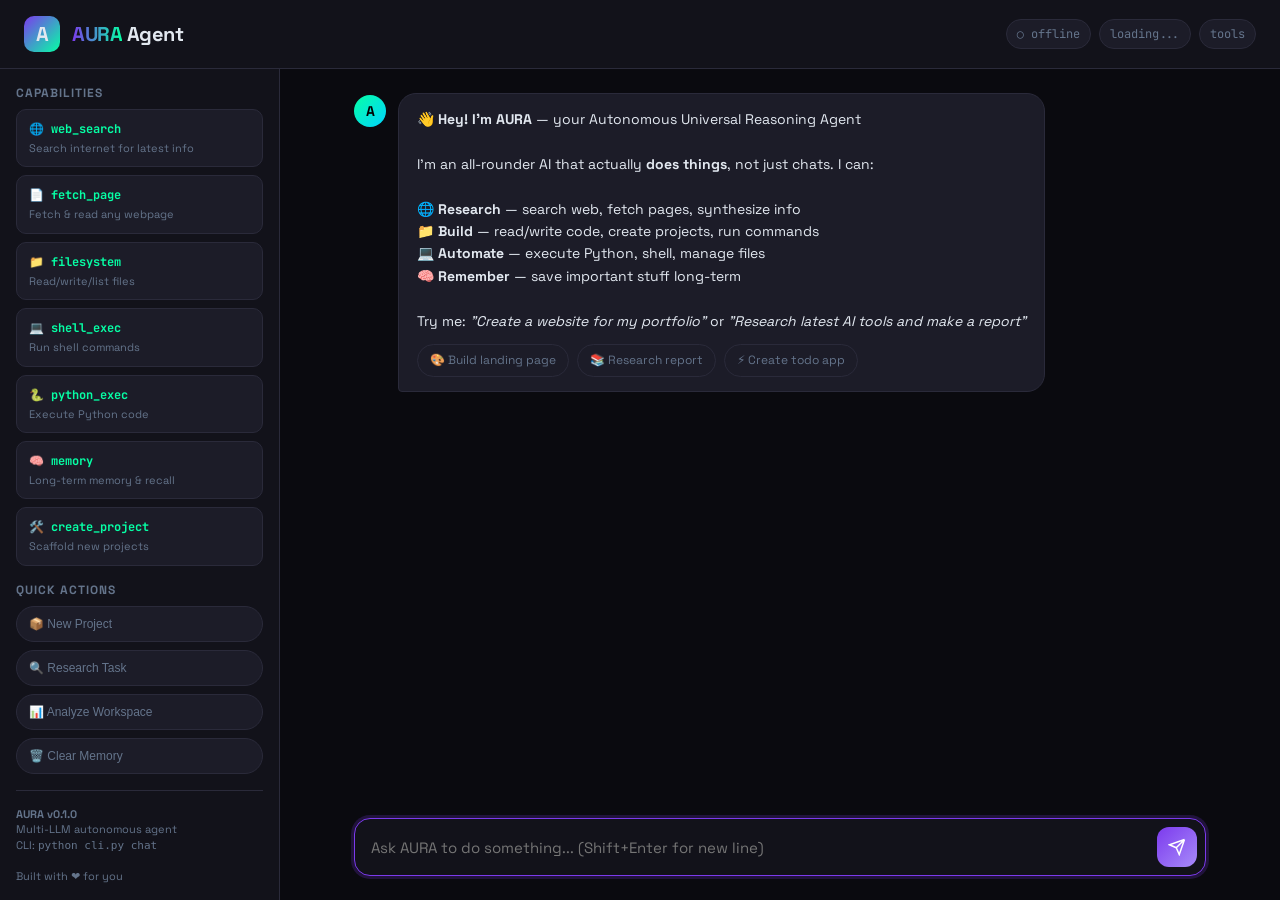
==== web/index.html @ 0df197ea "feat: Build AURA - Autonomous Universal Reasoning Agent - Multi-LLM support: OpenAI, Anthropic, Gemi" ====
<!DOCTYPE html>
<html lang="en">
<head>
    <meta charset="UTF-8">
    <meta name="viewport" content="width=device-width, initial-scale=1.0">
    <title>AURA - Autonomous AI Agent</title>
    <link rel="preconnect" href="https://fonts.googleapis.com">
    <link href="https://fonts.googleapis.com/css2?family=JetBrains+Mono:wght@400;600&family=Space+Grotesk:wght@400;600;700&display=swap" rel="stylesheet">
    <style>
        :root {
            --bg: #0a0a0f;
            --bg2: #12121a;
            --bg3: #1c1c28;
            --border: #2a2a3a;
            --accent: #7c3aed;
            --accent2: #06ffa5;
            --text: #e2e8f0;
            --muted: #64748b;
        }
        * { margin:0; padding:0; box-sizing:border-box; }
        body { 
            font-family: 'Space Grotesk', system-ui, sans-serif;
            background: var(--bg);
            color: var(--text);
            min-height: 100vh;
            display: flex;
            flex-direction: column;
            overflow:hidden;
        }
        /* Header */
        header {
            padding: 16px 24px;
            background: var(--bg2);
            border-bottom: 1px solid var(--border);
            display:flex;
            justify-content:space-between;
            align-items:center;
        }
        .logo {
            display:flex;
            align-items:center;
            gap:12px;
        }
        .logo-icon {
            width:36px; height:36px;
            background: linear-gradient(135deg, var(--accent), var(--accent2));
            border-radius:10px;
            display:flex;
            align-items:center;
            justify-content:center;
            font-size:20px;
            font-weight:700;
        }
        .logo h1 {
            font-size:20px;
            font-weight:700;
            letter-spacing:-0.5px;
        }
        .logo h1 span {
            background: linear-gradient(90deg, var(--accent), var(--accent2));
            -webkit-background-clip:text;
            -webkit-text-fill-color:transparent;
        }
        .header-actions {
            display:flex;
            gap:8px;
            align-items:center;
        }
        .badge {
            padding:6px 10px;
            background: var(--bg3);
            border:1px solid var(--border);
            border-radius:20px;
            font-size:12px;
            color: var(--muted);
            font-family: 'JetBrains Mono', monospace;
        }
        .badge.online {
            color: var(--accent2);
            border-color: rgba(6,255,165,0.3);
        }
        /* Main */
        .main {
            flex:1;
            display:flex;
            overflow:hidden;
        }
        .sidebar {
            width:280px;
            background: var(--bg2);
            border-right:1px solid var(--border);
            padding:16px;
            display:flex;
            flex-direction:column;
            gap:16px;
            overflow-y:auto;
        }
        .sidebar h3 {
            font-size:12px;
            text-transform:uppercase;
            letter-spacing:1px;
            color:var(--muted);
            margin-bottom:8px;
        }
        .tool-grid {
            display:grid;
            gap:8px;
        }
        .tool-card {
            padding:10px 12px;
            background: var(--bg3);
            border:1px solid var(--border);
            border-radius:10px;
            font-size:13px;
        }
        .tool-card b { color: var(--accent2); font-family: 'JetBrains Mono', monospace; font-size:12px; }
        .tool-card p { color: var(--muted); font-size:11px; margin-top:4px; line-height:1.4; }
        .chat-container {
            flex:1;
            display:flex;
            flex-direction:column;
            max-width:900px;
            width:100%;
            margin:0 auto;
        }
        .chat {
            flex:1;
            overflow-y:auto;
            padding:24px;
            display:flex;
            flex-direction:column;
            gap:20px;
            scroll-behavior:smooth;
        }
        .msg {
            display:flex;
            gap:12px;
            max-width:85%;
            animation: fadeIn 0.2s ease;
        }
        @keyframes fadeIn { from { opacity:0; transform:translateY(4px); } to { opacity:1; transform:translateY(0); } }
        .msg.user { align-self:flex-end; flex-direction:row-reverse; }
        .msg.assistant { align-self:flex-start; }
        .avatar {
            width:32px; height:32px;
            border-radius:50%;
            display:flex;
            align-items:center;
            justify-content:center;
            font-weight:700;
            font-size:14px;
            flex-shrink:0;
            margin-top:2px;
        }
        .user .avatar { background: var(--accent); }
        .assistant .avatar { background: linear-gradient(135deg, var(--accent2), #00d4ff); color:#000; }
        .bubble {
            padding:14px 18px;
            border-radius:18px;
            line-height:1.6;
            font-size:14px;
            position:relative;
            word-break:break-word;
        }
        .user .bubble {
            background: var(--accent);
            border-bottom-right-radius:4px;
        }
        .assistant .bubble {
            background: var(--bg3);
            border:1px solid var(--border);
            border-bottom-left-radius:4px;
        }
        .bubble code {
            font-family: 'JetBrains Mono', monospace;
            background: var(--bg);
            padding:2px 6px;
            border-radius:4px;
            font-size:12px;
        }
        .bubble pre {
            background: var(--bg);
            border:1px solid var(--border);
            padding:12px;
            border-radius:10px;
            overflow-x:auto;
            margin:10px 0;
            font-family: 'JetBrains Mono', monospace;
            font-size:12px;
            line-height:1.5;
        }
        /* Input */
        .input-section {
            padding:16px 24px 24px;
            background: linear-gradient(transparent, var(--bg) 20%);
        }
        .input-wrap {
            max-width:900px;
            width:100%;
            margin:0 auto;
            position:relative;
            display:flex;
            gap:12px;
            align-items:flex-end;
            background: var(--bg2);
            border:1px solid var(--border);
            border-radius:16px;
            padding:8px 8px 8px 16px;
            transition: border-color 0.2s;
        }
        .input-wrap:focus-within {
            border-color: var(--accent);
            box-shadow: 0 0 0 3px rgba(124,58,237,0.2);
        }
        .input-wrap textarea {
            flex:1;
            background:transparent;
            border:none;
            color:var(--text);
            font-family:inherit;
            font-size:15px;
            resize:none;
            outline:none;
            max-height:120px;
            min-height:24px;
            line-height:1.5;
            padding:8px 0;
        }
        .send-btn {
            width:40px; height:40px;
            border-radius:12px;
            border:none;
            background: linear-gradient(135deg, var(--accent), #a78bfa);
            color:white;
            cursor:pointer;
            display:flex;
            align-items:center;
            justify-content:center;
            flex-shrink:0;
            transition:transform 0.1s;
        }
        .send-btn:active { transform:scale(0.95); }
        .send-btn:disabled { opacity:0.5; cursor:not-allowed; }
        .status-bar {
            max-width:900px;
            margin:0 auto 8px;
            padding:0 4px;
            font-size:12px;
            color:var(--muted);
            font-family: 'JetBrains Mono', monospace;
            min-height:18px;
        }
        .examples {
            display:flex;
            gap:8px;
            flex-wrap:wrap;
            margin-top:12px;
        }
        .example-chip {
            padding:6px 12px;
            background: var(--bg3);
            border:1px solid var(--border);
            border-radius:20px;
            font-size:12px;
            cursor:pointer;
            transition: all 0.2s;
            color: var(--muted);
        }
        .example-chip:hover {
            border-color: var(--accent);
            color: var(--text);
            transform: translateY(-1px);
        }
        /* Mobile */
        @media(max-width:768px) {
            .sidebar { display:none; }
            .msg { max-width:92%; }
            header { padding:12px 16px; }
        }
    </style>
</head>
<body>
    <header>
        <div class="logo">
            <div class="logo-icon">A</div>
            <h1><span>AURA</span> Agent</h1>
        </div>
        <div class="header-actions">
            <div class="badge online" id="connection-status">● online</div>
            <div class="badge" id="model-badge">loading...</div>
            <div class="badge" id="tools-badge">tools</div>
        </div>
    </header>

    <div class="main">
        <div class="sidebar">
            <div>
                <h3>Capabilities</h3>
                <div class="tool-grid" id="tools-list">
                    <div class="tool-card"><b>🌐 web_search</b><p>Search internet for latest info</p></div>
                    <div class="tool-card"><b>📄 fetch_page</b><p>Fetch & read any webpage</p></div>
                    <div class="tool-card"><b>📁 filesystem</b><p>Read/write/list files</p></div>
                    <div class="tool-card"><b>💻 shell_exec</b><p>Run shell commands</p></div>
                    <div class="tool-card"><b>🐍 python_exec</b><p>Execute Python code</p></div>
                    <div class="tool-card"><b>🧠 memory</b><p>Long-term memory & recall</p></div>
                    <div class="tool-card"><b>🛠️ create_project</b><p>Scaffold new projects</p></div>
                </div>
            </div>
            <div>
                <h3>Quick Actions</h3>
                <div class="tool-grid">
                    <button class="example-chip" style="width:100%; text-align:left; padding:10px 12px;" onclick="fillExample('Create a python project for todo app with FastAPI')">📦 New Project</button>
                    <button class="example-chip" style="width:100%; text-align:left; padding:10px 12px;" onclick="fillExample('Search latest AI news and summarize')">🔍 Research Task</button>
                    <button class="example-chip" style="width:100%; text-align:left; padding:10px 12px;" onclick="fillExample('List files and create a report about workspace')">📊 Analyze Workspace</button>
                    <button class="example-chip" style="width:100%; text-align:left; padding:10px 12px;" onclick="fetch('/api/memory/clear', {method:'POST'}).then(()=>location.reload())">🗑️ Clear Memory</button>
                </div>
            </div>
            <div style="margin-top:auto; padding-top:16px; border-top:1px solid var(--border);">
                <p style="font-size:11px; color:var(--muted); line-height:1.4;">
                    <b>AURA v0.1.0</b><br>
                    Multi-LLM autonomous agent<br>
                    CLI: <code>python cli.py chat</code><br><br>
                    Built with ❤️ for you
                </p>
            </div>
        </div>

        <div class="chat-container">
            <div class="chat" id="chat">
                <div class="msg assistant">
                    <div class="avatar">A</div>
                    <div class="bubble">
                        <b>👋 Hey! I'm AURA</b> — your Autonomous Universal Reasoning Agent<br><br>
                        I'm an all-rounder AI that actually <b>does things</b>, not just chats. I can:
                        <br><br>
                        🌐 <b>Research</b> — search web, fetch pages, synthesize info<br>
                        📁 <b>Build</b> — read/write code, create projects, run commands<br>
                        💻 <b>Automate</b> — execute Python, shell, manage files<br>
                        🧠 <b>Remember</b> — save important stuff long-term<br><br>
                        Try me: <i>"Create a website for my portfolio"</i> or <i>"Research latest AI tools and make a report"</i>
                        <div class="examples">
                            <span class="example-chip" onclick="fillExample('Build a beautiful landing page for AURA AI agent')">🎨 Build landing page</span>
                            <span class="example-chip" onclick="fillExample('Search for latest Python AI libraries and create a summary report')">📚 Research report</span>
                            <span class="example-chip" onclick="fillExample('Create a CLI todo app in Python with full features')">⚡ Create todo app</span>
                        </div>
                    </div>
                </div>
            </div>
            
            <div class="input-section">
                <div class="status-bar" id="status"></div>
                <div class="input-wrap">
                    <textarea id="input" placeholder="Ask AURA to do something... (Shift+Enter for new line)" rows="1"></textarea>
                    <button class="send-btn" id="send-btn" onclick="sendMessage()">
                        <svg width="18" height="18" viewBox="0 0 24 24" fill="none" stroke="currentColor" stroke-width="2"><path d="M22 2L11 13M22 2L15 22L11 13M22 2L2 9L11 13"/></svg>
                    </button>
                </div>
            </div>
        </div>
    </div>

<script>
const chatEl = document.getElementById('chat');
const inputEl = document.getElementById('input');
const statusEl = document.getElementById('status');
const sendBtn = document.getElementById('send-btn');
const modelBadge = document.getElementById('model-badge');
const toolsBadge = document.getElementById('tools-badge');

let ws = null;
let currentAssistantBubble = null;

function escapeHtml(str) {
    const div = document.createElement('div');
    div.textContent = str;
    return div.innerHTML;
}

function formatMessage(text) {
    // Basic markdown renderer
    let html = escapeHtml(text);
    
    // Code blocks
    html = html.replace(/```(\w*)\n?([\s\S]*?)```/g, (m, lang, code) => {
        return `<pre><code>${escapeHtml(code.trim())}</code></pre>`;
    });
    
    // Inline code
    html = html.replace(/`([^`]+)`/g, '<code>$1</code>');
    
    // Bold
    html = html.replace(/\*\*([^*]+)\*\*/g, '<b>$1</b>');
    
    // Line breaks
    html = html.replace(/\n/g, '<br>');
    
    // Links-ish
    html = html.replace(/(https?:\/\/[^\s<]+)/g, '<a href="$1" target="_blank" style="color:#06ffa5; text-decoration:underline;">$1</a>');
    
    return html;
}

function addMessage(role, text, isStreaming = false) {
    const msgDiv = document.createElement('div');
    msgDiv.className = `msg ${role}`;
    
    const avatar = document.createElement('div');
    avatar.className = 'avatar';
    avatar.textContent = role === 'user' ? 'U' : 'A';
    
    const bubble = document.createElement('div');
    bubble.className = 'bubble';
    bubble.innerHTML = formatMessage(text);
    
    if (isStreaming) {
        bubble.dataset.streaming = '1';
        currentAssistantBubble = bubble;
    } else {
        bubble.dataset.final = '1';
        currentAssistantBubble = null;
    }
    
    msgDiv.appendChild(avatar);
    msgDiv.appendChild(bubble);
    chatEl.appendChild(msgDiv);
    chatEl.scrollTop = chatEl.scrollHeight;
    
    return bubble;
}

function appendToStreaming(text) {
    if (currentAssistantBubble && currentAssistantBubble.dataset.streaming) {
        currentAssistantBubble.innerHTML += formatMessage(text);
        chatEl.scrollTop = chatEl.scrollHeight;
    } else {
        addMessage('assistant', text, true);
    }
}

function finalizeStreaming(finalText) {
    if (currentAssistantBubble) {
        currentAssistantBubble.innerHTML = formatMessage(finalText);
        currentAssistantBubble.dataset.final = '1';
        delete currentAssistantBubble.dataset.streaming;
        currentAssistantBubble = null;
    } else {
        addMessage('assistant', finalText);
    }
}

function connectWS() {
    const protocol = location.protocol === 'https:' ? 'wss:' : 'ws:';
    ws = new WebSocket(`${protocol}//${location.host}/ws?session_id=default`);
    
    ws.onopen = () => {
        document.getElementById('connection-status').textContent = '● online';
        document.getElementById('connection-status').className = 'badge online';
    };
    
    ws.onclose = () => {
        document.getElementById('connection-status').textContent = '○ offline';
        document.getElementById('connection-status').className = 'badge';
        setTimeout(connectWS, 2000);
    };
    
    ws.onmessage = (event) => {
        try {
            const data = JSON.parse(event.data);
            if (data.type === 'status') {
                statusEl.textContent = data.text;
            } else if (data.type === 'token') {
                appendToStreaming(data.text);
            } else if (data.type === 'final') {
                finalizeStreaming(data.text);
                statusEl.textContent = `✅ Completed in ${data.steps} steps`;
                sendBtn.disabled = false;
            } else if (data.type === 'error') {
                addMessage('assistant', `❌ Error: ${data.text}`);
                statusEl.textContent = '';
                sendBtn.disabled = false;
            }
        } catch (e) {
            console.error(e);
        }
    };
    
    ws.onerror = () => {
        document.getElementById('connection-status').textContent = '○ error';
    };
}

async function sendViaHttp(message) {
    try {
        const res = await fetch('/api/chat', {
            method: 'POST',
            headers: {'Content-Type':'application/json'},
            body: JSON.stringify({message, session_id: 'default'})
        });
        const data = await res.json();
        if (data.error) {
            addMessage('assistant', `❌ ${data.error}`);
        } else {
            addMessage('assistant', data.response);
            statusEl.textContent = `✅ Done in ${data.steps} steps`;
        }
    } catch (e) {
        addMessage('assistant', `❌ Connection error: ${e.message}`);
    }
    sendBtn.disabled = false;
}

async function sendMessage() {
    const text = inputEl.value.trim();
    if (!text) return;
    
    addMessage('user', text);
    inputEl.value = '';
    inputEl.style.height = 'auto';
    sendBtn.disabled = true;
    statusEl.textContent = '🤖 AURA is thinking...';
    currentAssistantBubble = null;
    
    if (ws && ws.readyState === WebSocket.OPEN) {
        ws.send(JSON.stringify({message: text}));
    } else {
        await sendViaHttp(text);
    }
}

function fillExample(text) {
    inputEl.value = text;
    inputEl.focus();
    autoResize();
}

function autoResize() {
    inputEl.style.height = 'auto';
    inputEl.style.height = Math.min(inputEl.scrollHeight, 120) + 'px';
}

inputEl.addEventListener('input', autoResize);
inputEl.addEventListener('keydown', (e) => {
    if (e.key === 'Enter' && !e.shiftKey) {
        e.preventDefault();
        sendMessage();
    }
});

// Load info
fetch('/api/tools').then(r=>r.json()).then(data=>{
    toolsBadge.textContent = `${data.tools.length} tools`;
    const list = document.getElementById('tools-list');
    if (data.tools && data.tools.length) {
        list.innerHTML = data.tools.slice(0,7).map(t => 
            `<div class="tool-card"><b>${t.name}</b><p>${t.description.slice(0,60)}...</p></div>`
        ).join('');
    }
}).catch(()=>{});

fetch('/health').then(r=>r.json()).then(data=>{
    modelBadge.textContent = data.agent || 'AURA';
});

// Init
connectWS();
inputEl.focus();
</script>
</body>
</html>
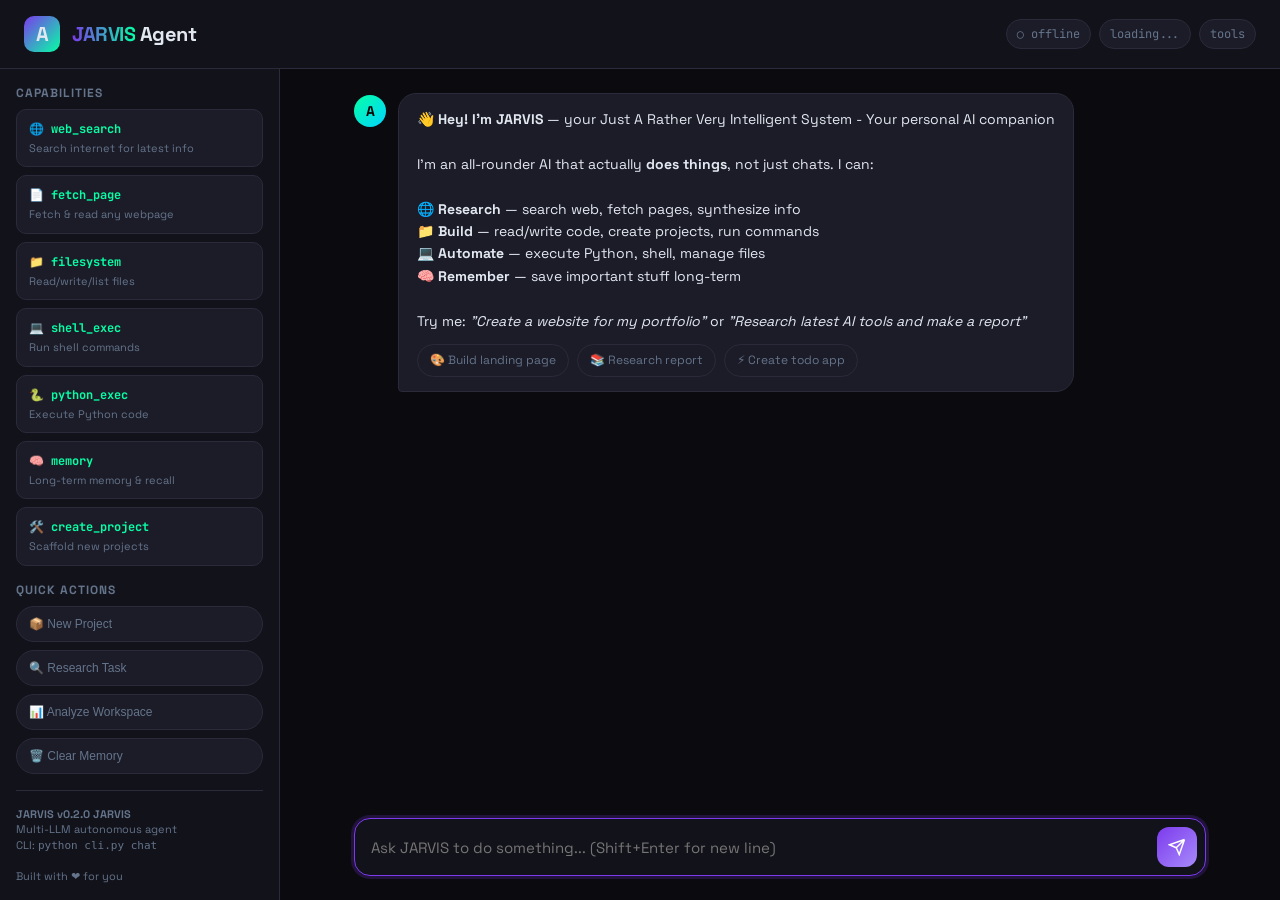
==== commit 5ca2c010: "feat: Rename AURA to JARVIS - Just A Rather Very Intelligent System - AGENT_NAME=JARVIS in .env and " ====
--- a/web/index.html
+++ b/web/index.html
@@ -3,7 +3,7 @@
 <head>
     <meta charset="UTF-8">
     <meta name="viewport" content="width=device-width, initial-scale=1.0">
-    <title>AURA - Autonomous AI Agent</title>
+    <title>JARVIS - Autonomous AI Agent</title>
     <link rel="preconnect" href="https://fonts.googleapis.com">
     <link href="https://fonts.googleapis.com/css2?family=JetBrains+Mono:wght@400;600&family=Space+Grotesk:wght@400;600;700&display=swap" rel="stylesheet">
     <style>
@@ -283,7 +283,7 @@
     <header>
         <div class="logo">
             <div class="logo-icon">A</div>
-            <h1><span>AURA</span> Agent</h1>
+            <h1><span>JARVIS</span> Agent</h1>
         </div>
         <div class="header-actions">
             <div class="badge online" id="connection-status">● online</div>
@@ -317,7 +317,7 @@
             </div>
             <div style="margin-top:auto; padding-top:16px; border-top:1px solid var(--border);">
                 <p style="font-size:11px; color:var(--muted); line-height:1.4;">
-                    <b>AURA v0.1.0</b><br>
+                    <b>JARVIS v0.2.0 JARVIS</b><br>
                     Multi-LLM autonomous agent<br>
                     CLI: <code>python cli.py chat</code><br><br>
                     Built with ❤️ for you
@@ -330,7 +330,7 @@
                 <div class="msg assistant">
                     <div class="avatar">A</div>
                     <div class="bubble">
-                        <b>👋 Hey! I'm AURA</b> — your Autonomous Universal Reasoning Agent<br><br>
+                        <b>👋 Hey! I'm JARVIS</b> — your Just A Rather Very Intelligent System - Your personal AI companion<br><br>
                         I'm an all-rounder AI that actually <b>does things</b>, not just chats. I can:
                         <br><br>
                         🌐 <b>Research</b> — search web, fetch pages, synthesize info<br>
@@ -339,7 +339,7 @@
                         🧠 <b>Remember</b> — save important stuff long-term<br><br>
                         Try me: <i>"Create a website for my portfolio"</i> or <i>"Research latest AI tools and make a report"</i>
                         <div class="examples">
-                            <span class="example-chip" onclick="fillExample('Build a beautiful landing page for AURA AI agent')">🎨 Build landing page</span>
+                            <span class="example-chip" onclick="fillExample('Build a beautiful landing page for JARVIS AI agent')">🎨 Build landing page</span>
                             <span class="example-chip" onclick="fillExample('Search for latest Python AI libraries and create a summary report')">📚 Research report</span>
                             <span class="example-chip" onclick="fillExample('Create a CLI todo app in Python with full features')">⚡ Create todo app</span>
                         </div>
@@ -350,7 +350,7 @@
             <div class="input-section">
                 <div class="status-bar" id="status"></div>
                 <div class="input-wrap">
-                    <textarea id="input" placeholder="Ask AURA to do something... (Shift+Enter for new line)" rows="1"></textarea>
+                    <textarea id="input" placeholder="Ask JARVIS to do something... (Shift+Enter for new line)" rows="1"></textarea>
                     <button class="send-btn" id="send-btn" onclick="sendMessage()">
                         <svg width="18" height="18" viewBox="0 0 24 24" fill="none" stroke="currentColor" stroke-width="2"><path d="M22 2L11 13M22 2L15 22L11 13M22 2L2 9L11 13"/></svg>
                     </button>
@@ -517,7 +517,7 @@
     inputEl.value = '';
     inputEl.style.height = 'auto';
     sendBtn.disabled = true;
-    statusEl.textContent = '🤖 AURA is thinking...';
+    statusEl.textContent = '🤖 JARVIS is thinking...';
     currentAssistantBubble = null;
     
     if (ws && ws.readyState === WebSocket.OPEN) {
@@ -558,7 +558,7 @@
 }).catch(()=>{});
 
 fetch('/health').then(r=>r.json()).then(data=>{
-    modelBadge.textContent = data.agent || 'AURA';
+    modelBadge.textContent = data.agent || 'JARVIS';
 });
 
 // Init
